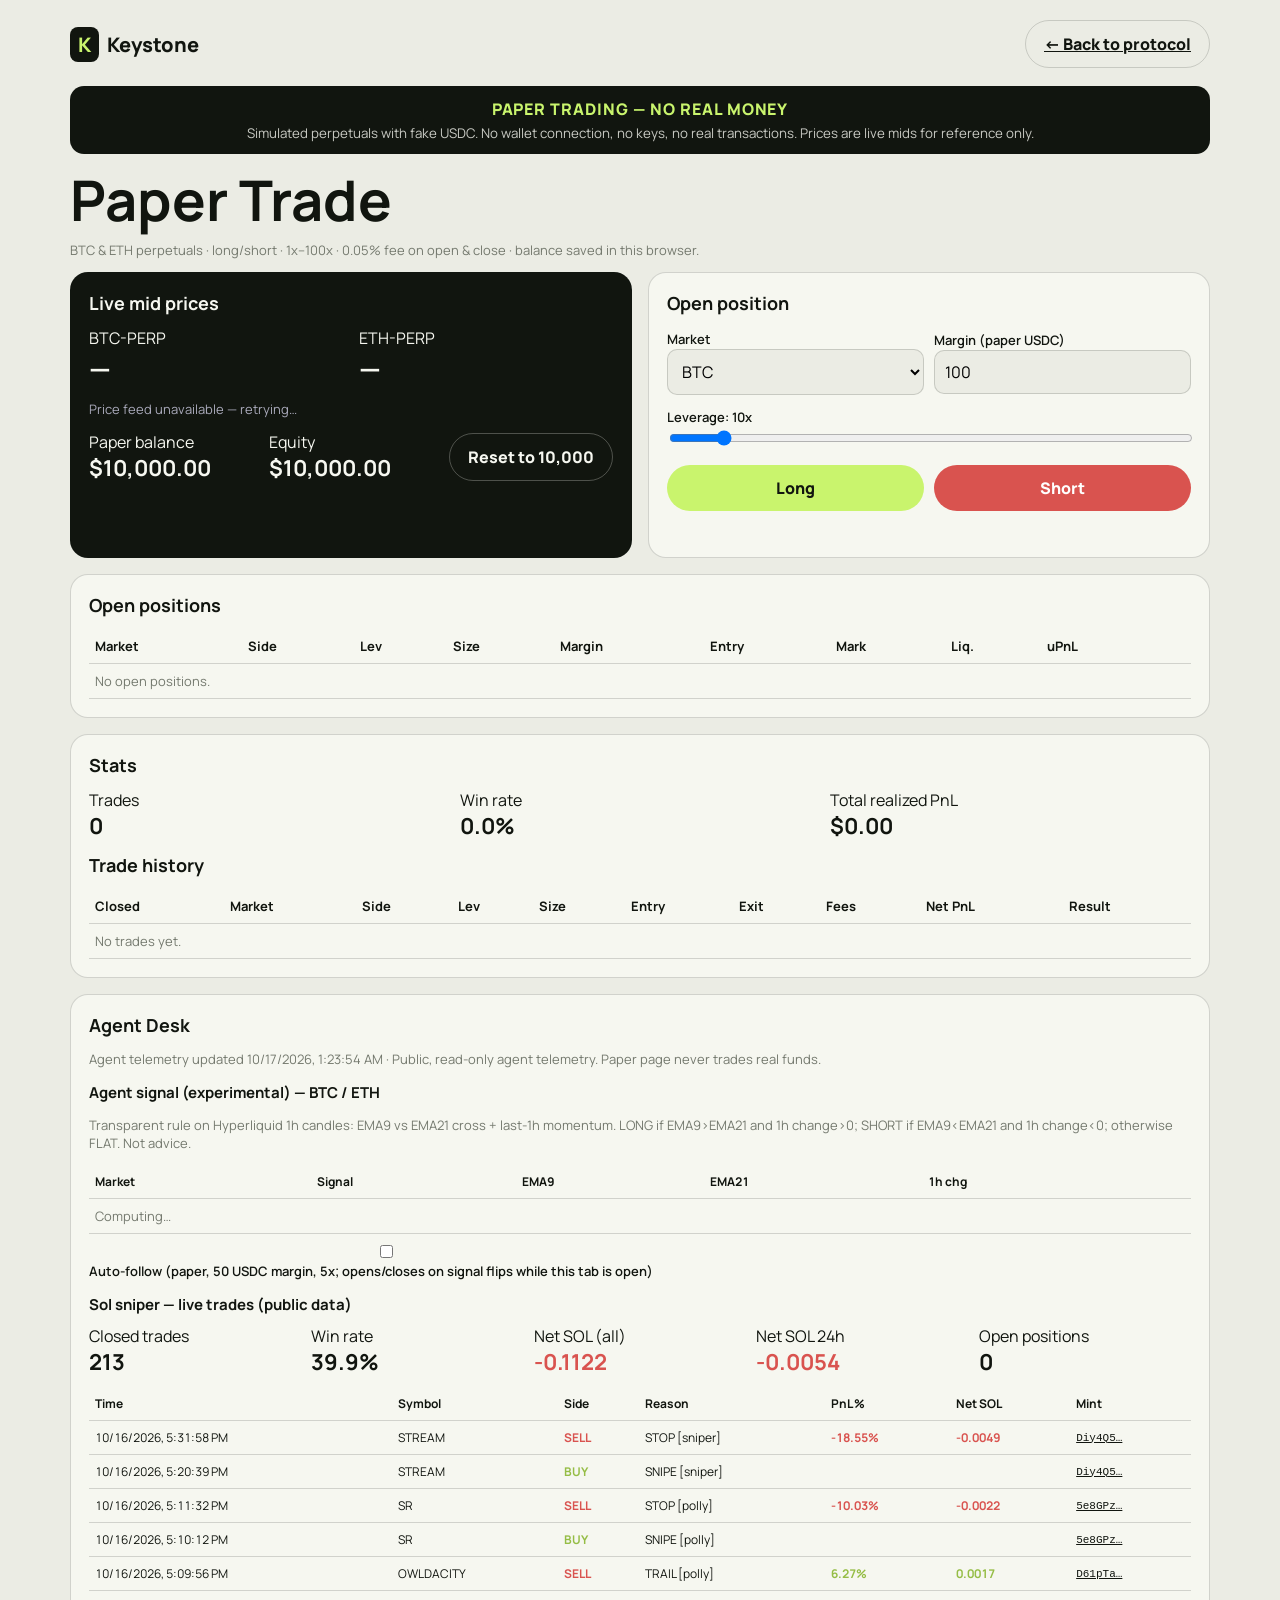
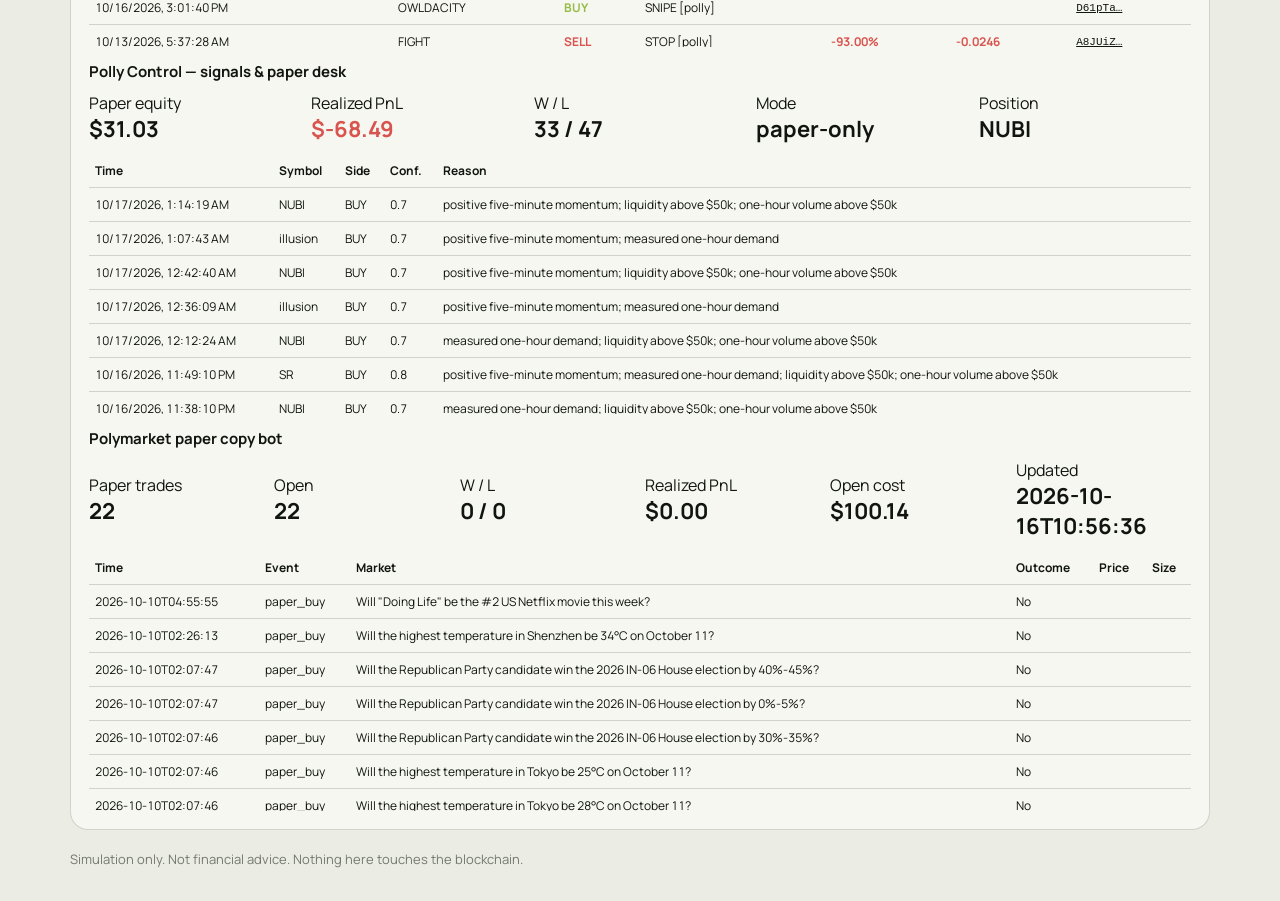
==== paper/index.html @ f896c641 "Update Keystone site/data 2026-10-17T03:56:42Z" ====
<!DOCTYPE html><html lang="en"><head><meta charset="utf-8"/>
<meta name="viewport" content="width=device-width, initial-scale=1"/>
<title>Paper Trade — Keystone</title><meta name="theme-color" content="#11150f"/>
<meta name="description" content="Keystone Paper Trade: simulated BTC/ETH perpetuals with fake USDC. No real money."/>
<link rel="preconnect" href="https://fonts.googleapis.com"><link href="https://fonts.googleapis.com/css2?family=Manrope:wght@400;600;800&display=swap" rel="stylesheet">
<style>
:root{--ink:#11150f;--ink-soft:#1a2017;--paper:#ebece4;--paper-deep:#dfe1d7;--line:#11150f29;--acid:#c9f46d;--acid-deep:#95bd45;--moss:#5f6e50;--muted:#74796e;--white:#f6f7f0;--red:#d9534f}
*{box-sizing:border-box}body{margin:0;background:var(--paper);color:var(--ink);font-family:Manrope,sans-serif}
a{color:inherit}.wrap{max-width:1180px;margin:0 auto;padding:20px}
.top{display:flex;justify-content:space-between;align-items:center;gap:12px;flex-wrap:wrap}
.brand{font-weight:800;text-decoration:none;font-size:20px}.brand span{background:var(--ink);color:var(--acid);padding:4px 8px;border-radius:8px;margin-right:8px}
.banner{margin:18px 0;background:var(--ink);color:var(--acid);border-radius:14px;padding:12px 16px;font-weight:800;letter-spacing:.06em;text-align:center}
.banner small{display:block;color:var(--white);font-weight:400;letter-spacing:0;margin-top:4px;opacity:.8}
.grid{display:grid;grid-template-columns:1fr 1fr;gap:16px}@media(max-width:820px){.grid{grid-template-columns:1fr}}
.card{background:var(--white);border:1px solid var(--line);border-radius:18px;padding:18px}
.dark{background:var(--ink);color:var(--white)}h1{font-size:clamp(32px,5vw,56px);margin:8px 0;line-height:1}h2{margin:0 0 12px;font-size:18px}
.prices{display:flex;gap:16px;flex-wrap:wrap}.px{flex:1;min-width:150px}.px b{display:block;font-size:28px;font-variant-numeric:tabular-nums}
.muted{color:var(--muted);font-size:13px}.row{display:flex;gap:10px;align-items:center;flex-wrap:wrap;margin:10px 0}
label{font-size:13px;font-weight:600}input,select{font:inherit;padding:10px;border-radius:10px;border:1px solid var(--line);background:var(--paper);width:100%}
input[type=range]{padding:0}
.btn{font:inherit;font-weight:800;border:0;border-radius:999px;padding:12px 18px;cursor:pointer}
.long{background:var(--acid);color:var(--ink)}.short{background:var(--red);color:#fff}.ghost{background:transparent;border:1px solid var(--line)}
.dark .ghost{border-color:#f6f7f044;color:var(--white)}
table{width:100%;border-collapse:collapse;font-size:13px;font-variant-numeric:tabular-nums}th,td{text-align:left;padding:8px 6px;border-bottom:1px solid var(--line)}
.pos{color:var(--acid-deep);font-weight:700}.neg{color:var(--red);font-weight:700}.err{color:var(--red);min-height:18px;font-size:13px}
.stat b{display:block;font-size:22px}.full{grid-column:1/-1}.tbl{overflow-x:auto}
.ad h3{margin:14px 0 6px;font-size:15px}.ad .feed{max-height:260px;overflow:auto}.ad table{font-size:12px}.sig{display:inline-block;padding:3px 9px;border-radius:999px;font-weight:700}.sig.long{background:#d9f7c4;color:#1d5a07}.sig.short{background:#ffd9d9;color:#8a1010}.sig.flat{background:#eee;color:#555}.mono{font-family:ui-monospace,Menlo,monospace;font-size:11px}
</style></head><body><div class="wrap">
<nav class="top"><a class="brand" href="../"><span>K</span>Keystone</a><a class="btn ghost" href="../">← Back to protocol</a></nav>
<div class="banner">PAPER TRADING — NO REAL MONEY<small>Simulated perpetuals with fake USDC. No wallet connection, no keys, no real transactions. Prices are live mids for reference only.</small></div>
<h1>Paper Trade</h1><p class="muted">BTC &amp; ETH perpetuals · long/short · 1x–100x · 0.05% fee on open &amp; close · balance saved in this browser.</p>
<div class="grid">
 <section class="card dark"><h2>Live mid prices</h2><div class="prices">
  <div class="px">BTC-PERP<b id="p-BTC">—</b></div><div class="px">ETH-PERP<b id="p-ETH">—</b></div></div>
  <p class="muted" id="src" style="color:#aab">Connecting…</p>
  <div class="row"><div class="stat" style="flex:1">Paper balance<b id="bal">—</b></div><div class="stat" style="flex:1">Equity<b id="eq">—</b></div>
  <button class="btn ghost" id="reset">Reset to 10,000</button></div></section>
 <section class="card"><h2>Open position</h2>
  <div class="row"><div style="flex:1"><label>Market</label><select id="coin"><option>BTC</option><option>ETH</option></select></div>
  <div style="flex:1"><label>Margin (paper USDC)</label><input id="margin" type="number" min="1" step="1" value="100"></div></div>
  <label>Leverage: <span id="levv">10</span>x</label><input id="lev" type="range" min="1" max="100" value="10">
  <p class="muted" id="preview"></p>
  <div class="row"><button class="btn long" id="goLong" style="flex:1">Long</button><button class="btn short" id="goShort" style="flex:1">Short</button></div>
  <div class="err" id="err"></div></section>
 <section class="card full"><h2>Open positions</h2><div class="tbl"><table><thead><tr><th>Market</th><th>Side</th><th>Lev</th><th>Size</th><th>Margin</th><th>Entry</th><th>Mark</th><th>Liq.</th><th>uPnL</th><th></th></tr></thead><tbody id="positions"></tbody></table></div></section>
 <section class="card full"><h2>Stats</h2><div class="row">
  <div class="stat" style="flex:1">Trades<b id="s-n">0</b></div><div class="stat" style="flex:1">Win rate<b id="s-wr">0%</b></div><div class="stat" style="flex:1">Total realized PnL<b id="s-pnl">0</b></div></div>
  <h2 style="margin-top:12px">Trade history</h2><div class="tbl"><table><thead><tr><th>Closed</th><th>Market</th><th>Side</th><th>Lev</th><th>Size</th><th>Entry</th><th>Exit</th><th>Fees</th><th>Net PnL</th><th>Result</th></tr></thead><tbody id="history"></tbody></table></div></section>

 <section class="card full ad" id="agentdesk"><h2>Agent Desk</h2>
  <p class="muted" id="ad-gen">Loading agents.json…</p>
  <h3>Agent signal (experimental) — BTC / ETH</h3>
  <p class="muted">Transparent rule on Hyperliquid 1h candles: EMA9 vs EMA21 cross + last-1h momentum. LONG if EMA9&gt;EMA21 and 1h change&gt;0; SHORT if EMA9&lt;EMA21 and 1h change&lt;0; otherwise FLAT. Not advice.</p>
  <div class="tbl"><table><thead><tr><th>Market</th><th>Signal</th><th>EMA9</th><th>EMA21</th><th>1h chg</th><th></th></tr></thead><tbody id="ad-sig"><tr><td colspan="6" class="muted">Computing…</td></tr></tbody></table></div>
  <div class="row" style="align-items:center;margin-top:8px"><label style="margin:0"><input type="checkbox" id="ad-auto"> Auto-follow (paper, 50 USDC margin, 5x; opens/closes on signal flips while this tab is open)</label></div>
  <p class="muted" id="ad-log"></p>
  <h3>Sol sniper — live trades (public data)</h3><div class="row" id="ad-sn-stats"></div>
  <div class="tbl feed"><table><thead><tr><th>Time</th><th>Symbol</th><th>Side</th><th>Reason</th><th>PnL %</th><th>Net SOL</th><th>Mint</th></tr></thead><tbody id="ad-sn"></tbody></table></div>
  <h3>Polly Control — signals &amp; paper desk</h3><div class="row" id="ad-po-stats"></div>
  <div class="tbl feed"><table><thead><tr><th>Time</th><th>Symbol</th><th>Side</th><th>Conf.</th><th>Reason</th></tr></thead><tbody id="ad-po"></tbody></table></div>
  <h3>Polymarket paper copy bot</h3><div class="row" id="ad-pc-stats"></div>
  <div class="tbl feed"><table><thead><tr><th>Time</th><th>Event</th><th>Market</th><th>Outcome</th><th>Price</th><th>Size</th></tr></thead><tbody id="ad-pc"></tbody></table></div>
 </section>
</div><p class="muted" style="margin-top:20px">Simulation only. Not financial advice. Nothing here touches the blockchain.</p></div>
<script src="engine.js"></script>
<script src="agents.js" defer></script>
<script>
(function(){var E=PaperEngine,KEY='keystone.papertrade.v1',mids={},S;
try{S=JSON.parse(localStorage.getItem(KEY))||E.fresh()}catch(e){S=E.fresh()}
function save(){localStorage.setItem(KEY,JSON.stringify(S))}
var $=function(i){return document.getElementById(i)};
function usd(n,d){return (n<0?'-':'')+'$'+Math.abs(n).toLocaleString(undefined,{minimumFractionDigits:d==null?2:d,maximumFractionDigits:d==null?2:d})}
function cls(n){return n>0?'pos':n<0?'neg':''}
async function fetchMids(){
 try{var r=await fetch('https://api.hyperliquid.xyz/info',{method:'POST',headers:{'Content-Type':'application/json'},body:'{"type":"allMids"}'});var j=await r.json();
  if(+j.BTC&&+j.ETH)return{m:{BTC:+j.BTC,ETH:+j.ETH},src:'Hyperliquid'}}catch(e){}
 try{var a=await Promise.all(['BTCUSDT','ETHUSDT'].map(function(s){return fetch('https://api.binance.com/api/v3/ticker/bookTicker?symbol='+s).then(function(r){return r.json()})}));
  return{m:{BTC:(+a[0].bidPrice+ +a[0].askPrice)/2,ETH:(+a[1].bidPrice+ +a[1].askPrice)/2},src:'Binance'}}catch(e){}
 var c=await Promise.all(['BTC-USD','ETH-USD'].map(function(s){return fetch('https://api.coinbase.com/v2/prices/'+s+'/spot').then(function(r){return r.json()})}));
 return{m:{BTC:+c[0].data.amount,ETH:+c[1].data.amount},src:'Coinbase'}}
async function tick(){try{var r=await fetchMids();mids=r.m;$('src').textContent='Source: '+r.src+' · updated '+new Date().toLocaleTimeString();
 var l=E.checkLiqs(S,mids);if(l.length){save();$('err').textContent=l.length+' position(s) liquidated.'}}catch(e){$('src').textContent='Price feed unavailable — retrying…'}render()}
function render(){['BTC','ETH'].forEach(function(c){$('p-'+c).textContent=mids[c]?usd(mids[c]):'—'});
 var u=0;$('positions').innerHTML=S.positions.map(function(p){var m=mids[p.coin],pn=m?E.upnl(p,m):0;u+=p.margin+pn;
  return '<tr><td>'+p.coin+'</td><td class="'+(p.side==='long'?'pos':'neg')+'">'+p.side.toUpperCase()+'</td><td>'+p.lev+'x</td><td>'+usd(p.size)+'</td><td>'+usd(p.margin)+'</td><td>'+usd(p.entry)+'</td><td>'+(m?usd(m):'—')+'</td><td>'+usd(p.liq)+'</td><td class="'+cls(pn)+'">'+usd(pn)+' ('+(pn/p.margin*100).toFixed(1)+'%)</td><td><button class="btn ghost" data-close="'+p.id+'">Close</button></td></tr>'}).join('')||'<tr><td colspan="10" class="muted">No open positions.</td></tr>';
 $('bal').textContent=usd(S.balance);$('eq').textContent=usd(S.balance+u);
 var st=E.stats(S);$('s-n').textContent=st.trades;$('s-wr').textContent=(st.winRate*100).toFixed(1)+'%';$('s-pnl').textContent=usd(st.totalPnl);$('s-pnl').className=cls(st.totalPnl);
 $('history').innerHTML=S.history.slice(0,100).map(function(h){return '<tr><td>'+new Date(h.closedAt).toLocaleString()+'</td><td>'+h.coin+'</td><td>'+h.side.toUpperCase()+'</td><td>'+h.lev+'x</td><td>'+usd(h.size)+'</td><td>'+usd(h.entry)+'</td><td>'+usd(h.exit)+'</td><td>'+usd(h.fees)+'</td><td class="'+cls(h.pnl)+'">'+usd(h.pnl)+'</td><td>'+h.reason+'</td></tr>'}).join('')||'<tr><td colspan="10" class="muted">No trades yet.</td></tr>';
 preview()}
function preview(){var c=$('coin').value,m=+$('margin').value,l=+$('lev').value,p=mids[c];$('levv').textContent=l;
 if(!p||!(m>0)){$('preview').textContent='';return}var sz=m*l;
 $('preview').textContent='Size '+usd(sz)+' · fee '+usd(sz*E.FEE)+' · liq. long '+usd(E.liqPrice('long',p,l))+' / short '+usd(E.liqPrice('short',p,l))}
function go(side){$('err').textContent='';try{E.open(S,$('coin').value,side,$('margin').value,$('lev').value,mids[$('coin').value]);save();render()}catch(e){$('err').textContent=e.message}}
$('goLong').onclick=function(){go('long')};$('goShort').onclick=function(){go('short')};
['coin','margin','lev'].forEach(function(i){$(i).oninput=preview});
$('positions').onclick=function(e){var id=e.target.getAttribute('data-close');if(!id)return;var p=S.positions.find(function(x){return x.id==id});if(!p||!mids[p.coin])return;E.close(S,+id,mids[p.coin],'closed');save();render()};
$('reset').onclick=function(){if(confirm('Reset paper account to 10,000 USDC and clear history?')){S=E.fresh();save();render()}};
window.KSPaper={get S(){return S},mids:function(){return mids},save:save,render:render};
render();tick();setInterval(tick,3000)})();
</script></body></html>
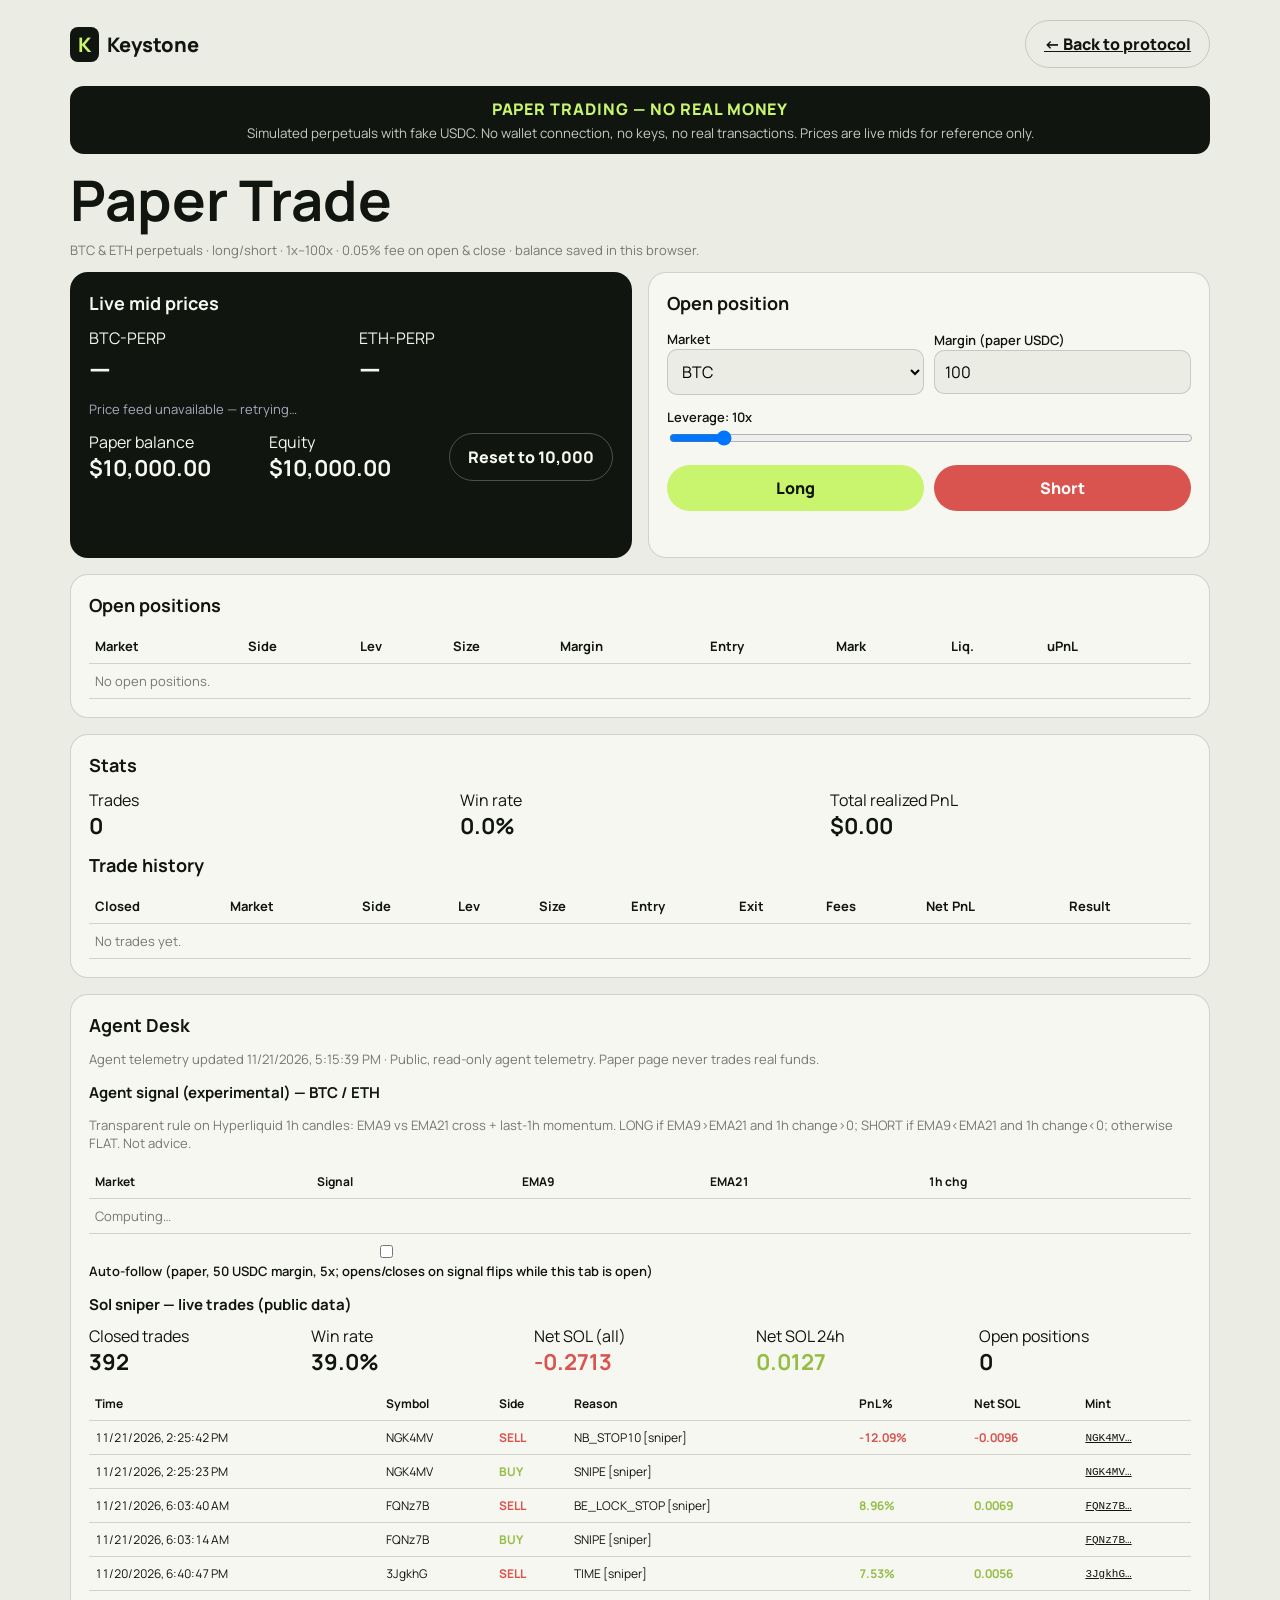
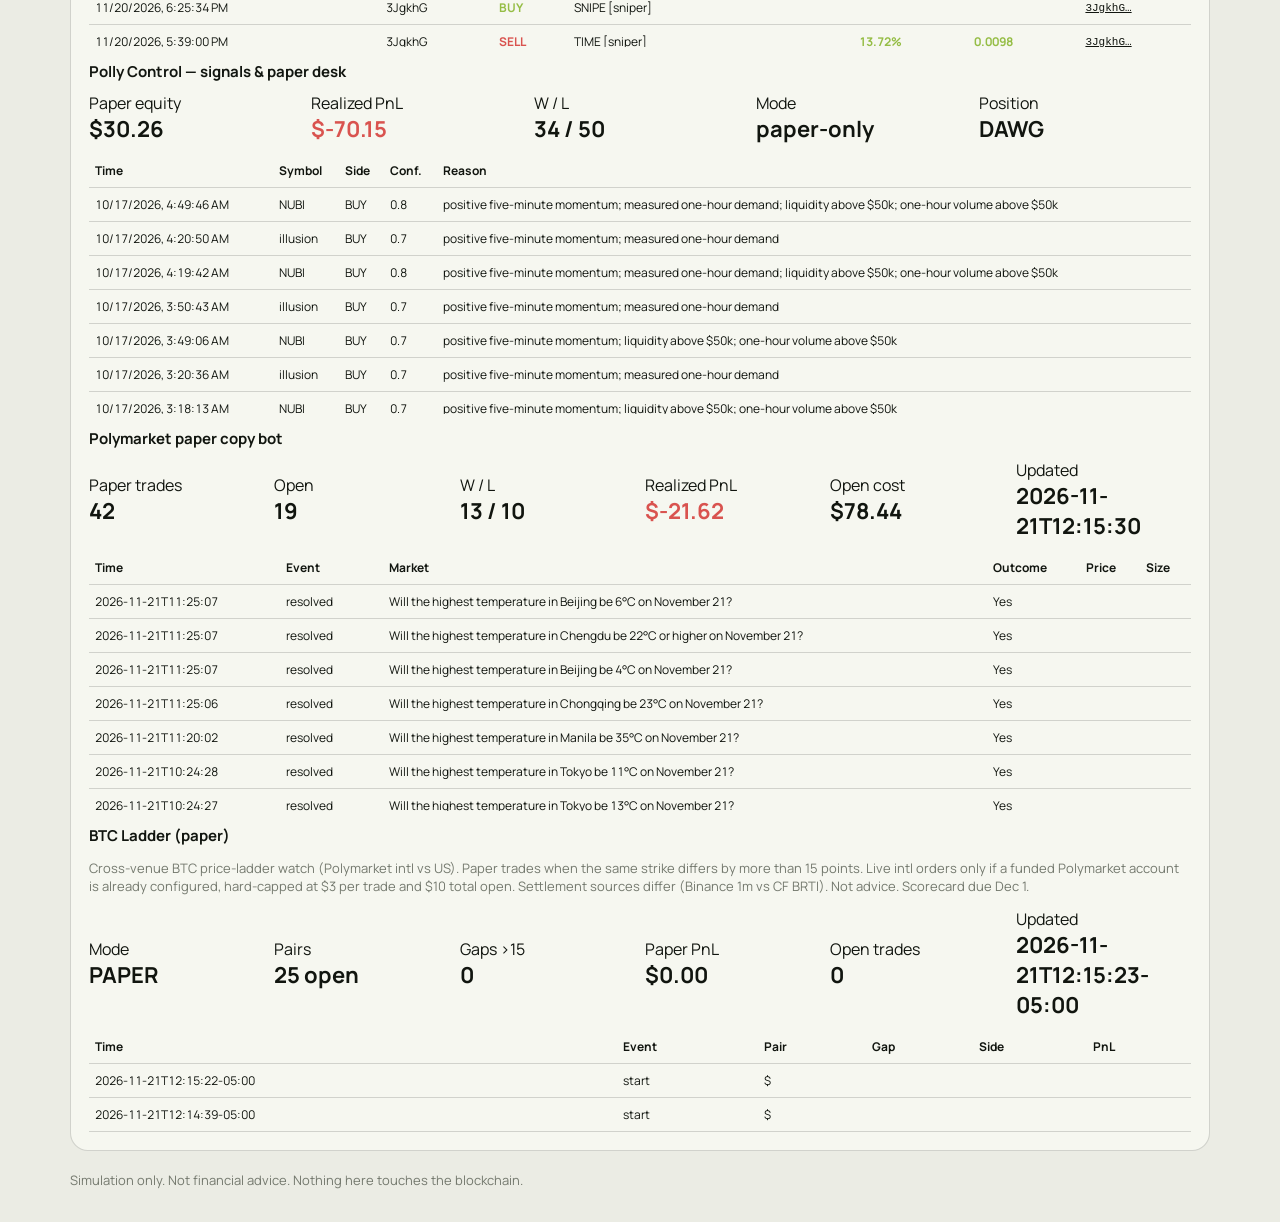
==== commit 3a771ff3: "Update Keystone site/data 2026-11-21T17:15:40Z" ====
--- a/paper/index.html
+++ b/paper/index.html
@@ -60,6 +60,10 @@
   <div class="tbl feed"><table><thead><tr><th>Time</th><th>Symbol</th><th>Side</th><th>Conf.</th><th>Reason</th></tr></thead><tbody id="ad-po"></tbody></table></div>
   <h3>Polymarket paper copy bot</h3><div class="row" id="ad-pc-stats"></div>
   <div class="tbl feed"><table><thead><tr><th>Time</th><th>Event</th><th>Market</th><th>Outcome</th><th>Price</th><th>Size</th></tr></thead><tbody id="ad-pc"></tbody></table></div>
+  <h3>BTC Ladder (paper)</h3>
+  <p class="muted">Cross-venue BTC price-ladder watch (Polymarket intl vs US). Paper trades when the same strike differs by more than 15 points. Live intl orders only if a funded Polymarket account is already configured, hard-capped at $3 per trade and $10 total open. Settlement sources differ (Binance 1m vs CF BRTI). Not advice. Scorecard due Dec 1.</p>
+  <div class="row" id="ad-bl-stats"></div>
+  <div class="tbl feed"><table><thead><tr><th>Time</th><th>Event</th><th>Pair</th><th>Gap</th><th>Side</th><th>PnL</th></tr></thead><tbody id="ad-bl"></tbody></table></div>
  </section>
 </div><p class="muted" style="margin-top:20px">Simulation only. Not financial advice. Nothing here touches the blockchain.</p></div>
 <script src="engine.js"></script>
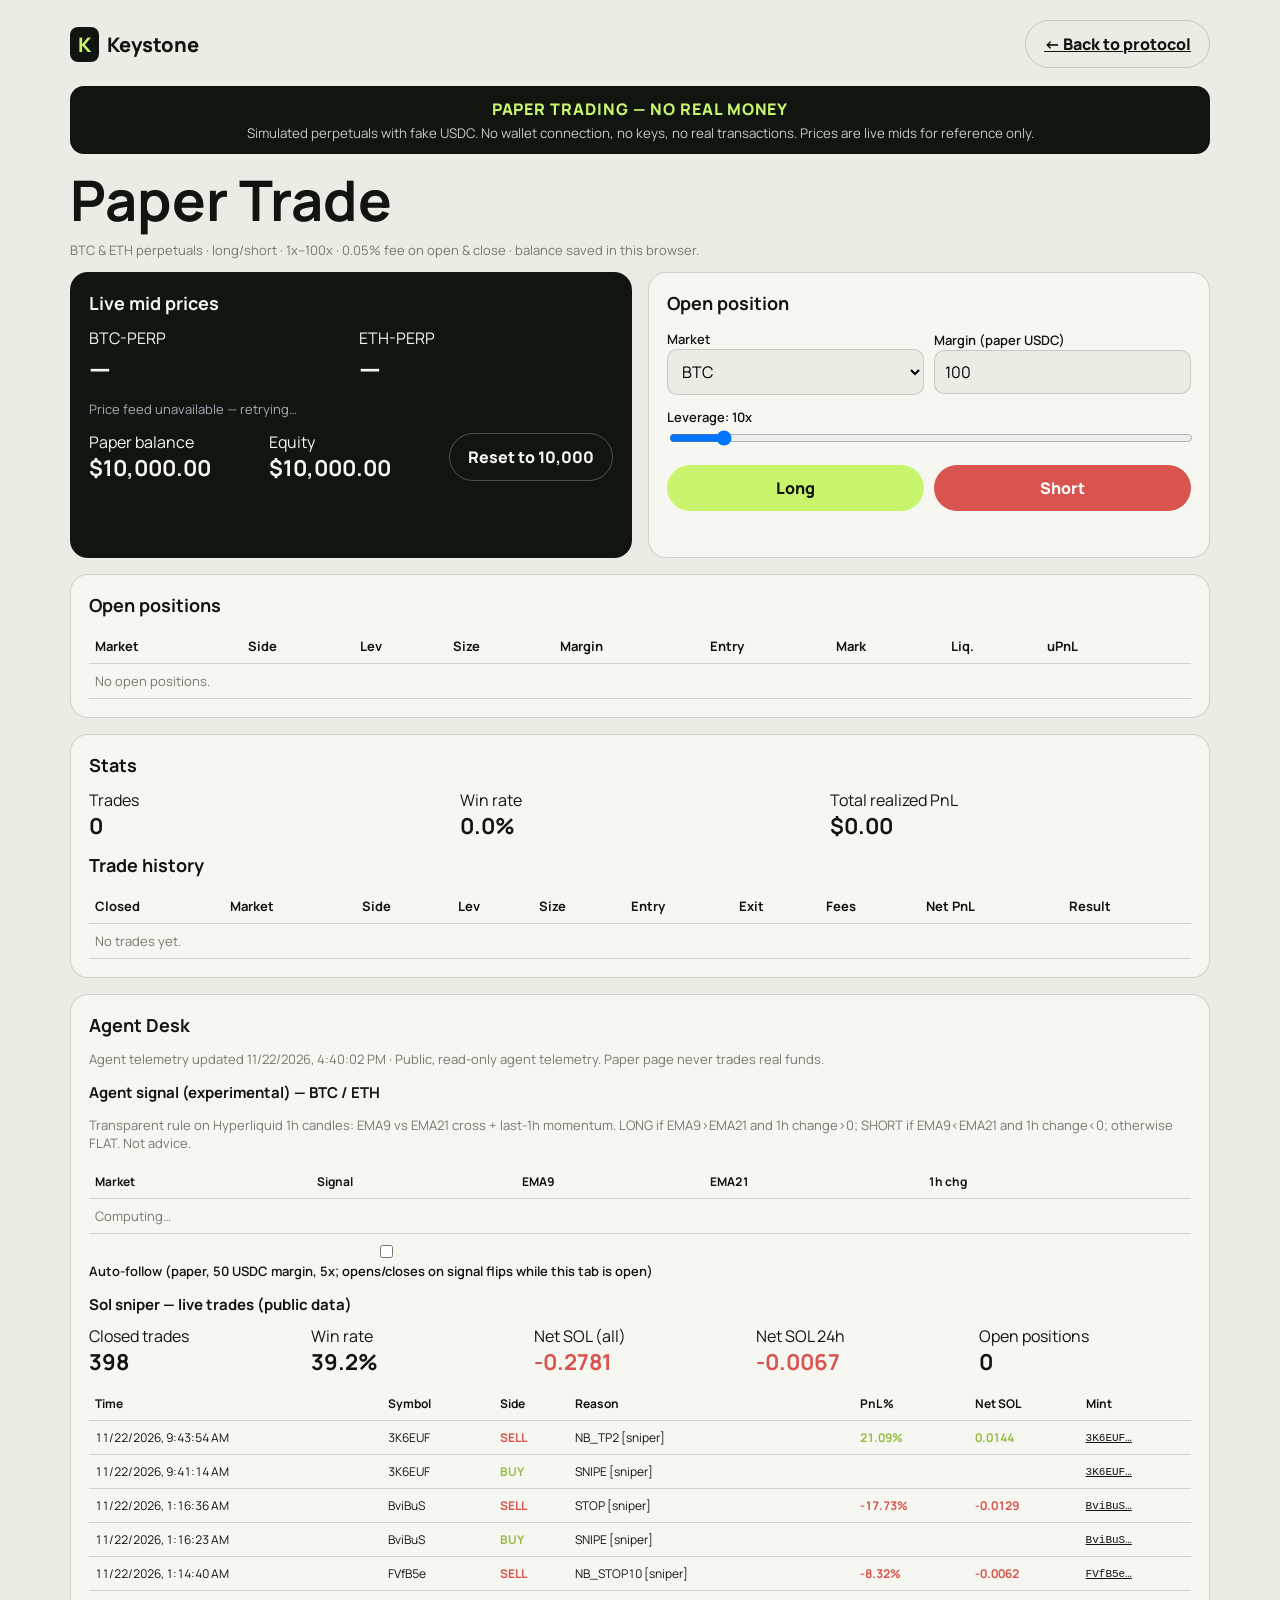
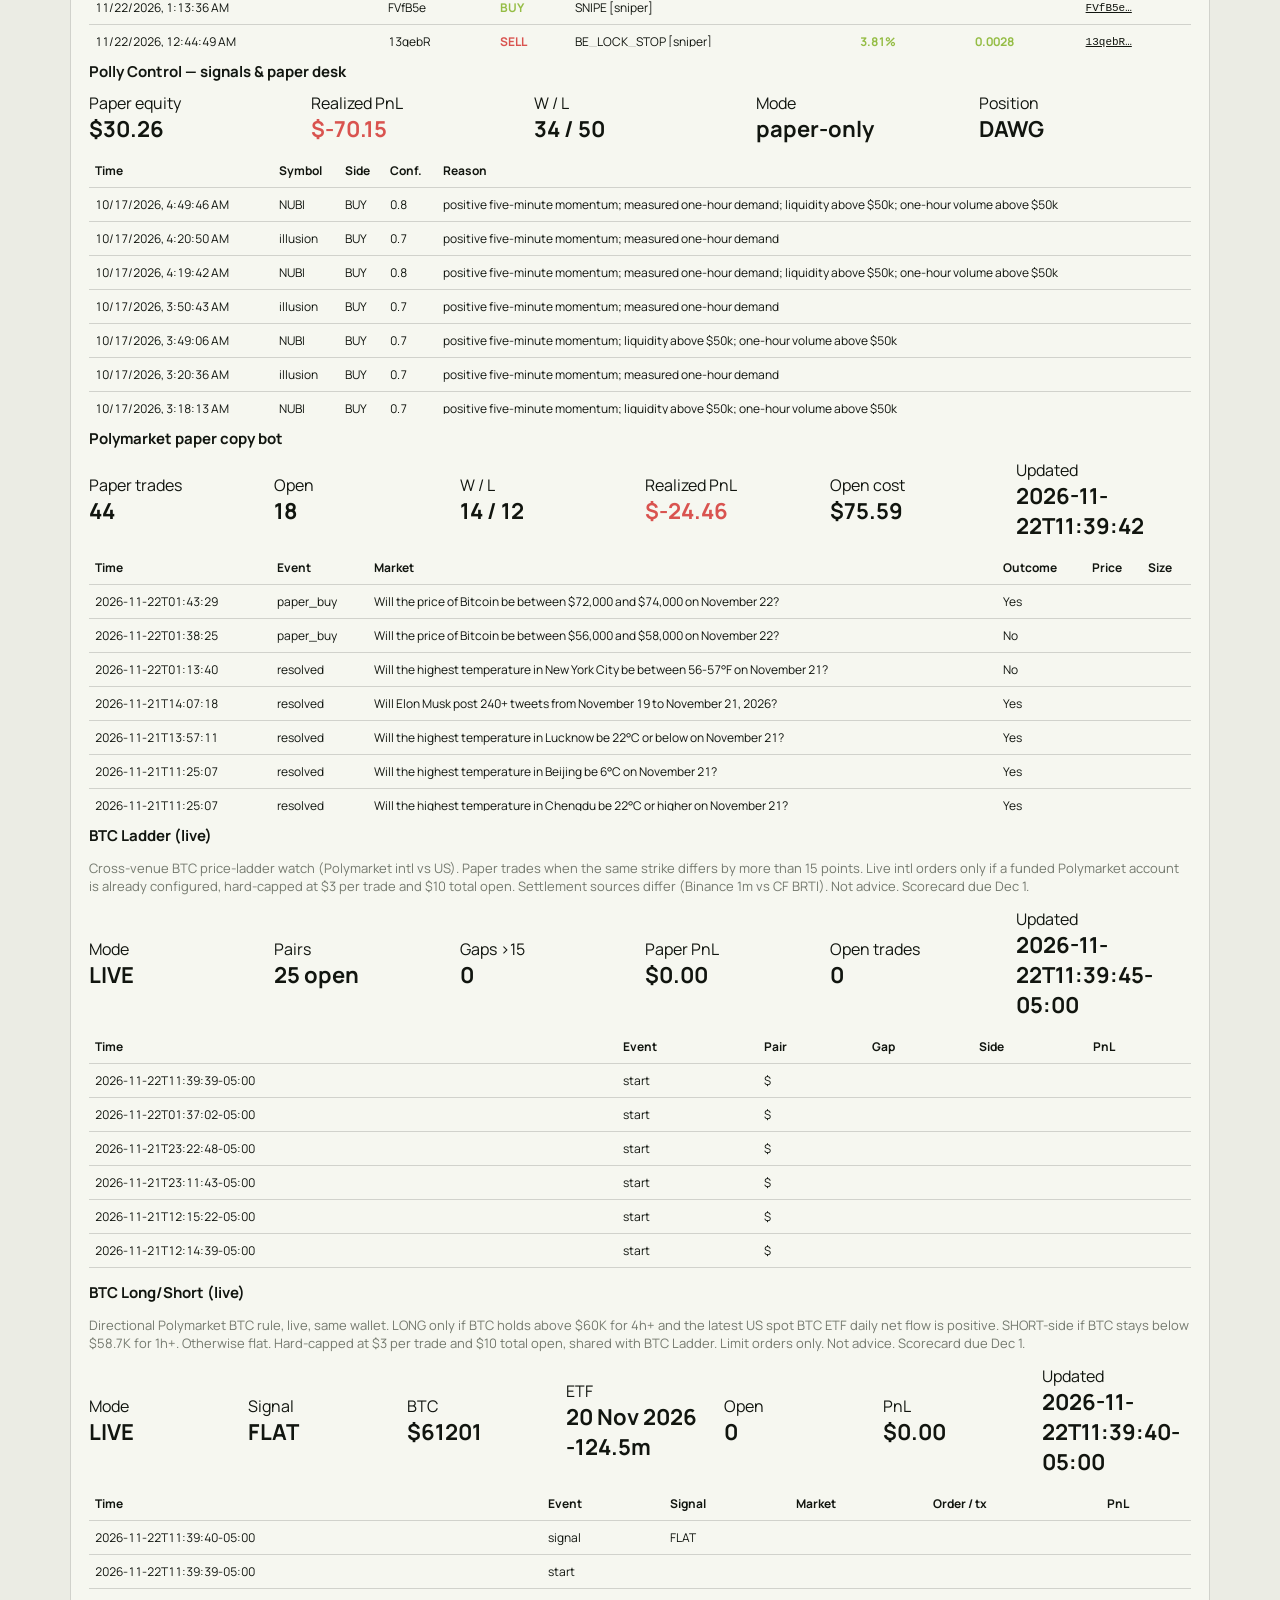
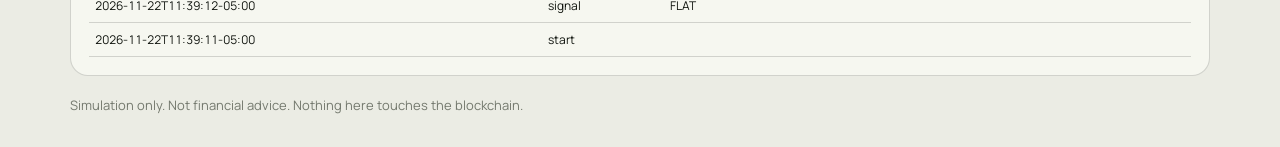
==== commit 91838e0c: "Update Keystone site/data 2026-11-22T16:40:03Z" ====
--- a/paper/index.html
+++ b/paper/index.html
@@ -60,10 +60,14 @@
   <div class="tbl feed"><table><thead><tr><th>Time</th><th>Symbol</th><th>Side</th><th>Conf.</th><th>Reason</th></tr></thead><tbody id="ad-po"></tbody></table></div>
   <h3>Polymarket paper copy bot</h3><div class="row" id="ad-pc-stats"></div>
   <div class="tbl feed"><table><thead><tr><th>Time</th><th>Event</th><th>Market</th><th>Outcome</th><th>Price</th><th>Size</th></tr></thead><tbody id="ad-pc"></tbody></table></div>
-  <h3>BTC Ladder (paper)</h3>
+  <h3>BTC Ladder (live)</h3>
   <p class="muted">Cross-venue BTC price-ladder watch (Polymarket intl vs US). Paper trades when the same strike differs by more than 15 points. Live intl orders only if a funded Polymarket account is already configured, hard-capped at $3 per trade and $10 total open. Settlement sources differ (Binance 1m vs CF BRTI). Not advice. Scorecard due Dec 1.</p>
   <div class="row" id="ad-bl-stats"></div>
   <div class="tbl feed"><table><thead><tr><th>Time</th><th>Event</th><th>Pair</th><th>Gap</th><th>Side</th><th>PnL</th></tr></thead><tbody id="ad-bl"></tbody></table></div>
+  <h3>BTC Long/Short (live)</h3>
+  <p class="muted">Directional Polymarket BTC rule, live, same wallet. LONG only if BTC holds above $60K for 4h+ and the latest US spot BTC ETF daily net flow is positive. SHORT-side if BTC stays below $58.7K for 1h+. Otherwise flat. Hard-capped at $3 per trade and $10 total open, shared with BTC Ladder. Limit orders only. Not advice. Scorecard due Dec 1.</p>
+  <div class="row" id="ad-ls-stats"></div>
+  <div class="tbl feed"><table><thead><tr><th>Time</th><th>Event</th><th>Signal</th><th>Market</th><th>Order / tx</th><th>PnL</th></tr></thead><tbody id="ad-ls"></tbody></table></div>
  </section>
 </div><p class="muted" style="margin-top:20px">Simulation only. Not financial advice. Nothing here touches the blockchain.</p></div>
 <script src="engine.js"></script>
